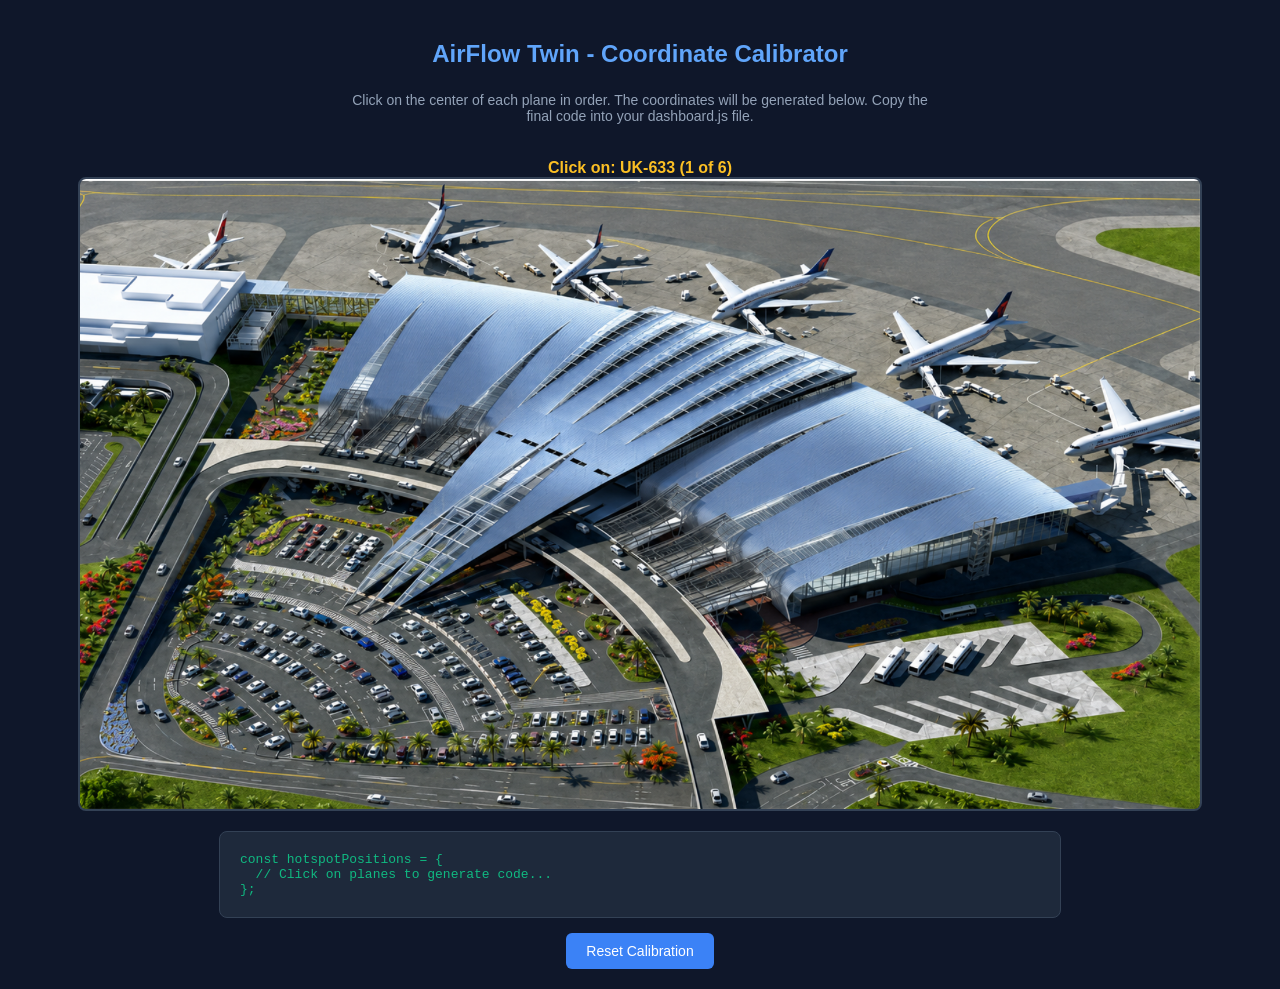
==== calibrate.html @ 524284fd "Initial commit: AirFlow Twin v1.0 - AI Airport Digital Twin Features: - Interactive dashboard with 1" ====
<!DOCTYPE html>
<html>
<head>
    <title>AirFlow Twin - Coordinate Calibrator</title>
    <style>
        body { margin: 0; background: #0f172a; color: white; font-family: sans-serif; display: flex; flex-direction: column; align-items: center; min-height: 100vh; padding: 20px; }
        h2 { color: #60a5fa; margin-bottom: 10px; }
        .instructions { color: #94a3b8; margin-bottom: 20px; font-size: 14px; text-align: center; max-width: 600px; }
        #container { position: relative; display: inline-block; cursor: crosshair; border: 2px solid #334155; border-radius: 8px; overflow: hidden; }
        img { max-width: 90vw; max-height: 70vh; display: block; }
        #output { margin-top: 20px; font-family: monospace; font-size: 13px; background: #1e293b; padding: 20px; border-radius: 8px; width: 90%; max-width: 800px; text-align: left; white-space: pre-wrap; border: 1px solid #334155; color: #10b981; }
        .dot { position: absolute; width: 14px; height: 14px; background: #ef4444; border: 2px solid white; border-radius: 50%; transform: translate(-50%, -50%); pointer-events: none; box-shadow: 0 0 10px rgba(239, 68, 68, 0.8); }
        .dot-label { position: absolute; top: -25px; left: 50%; transform: translateX(-50%); background: #1e293b; color: white; padding: 2px 6px; border-radius: 4px; font-size: 10px; white-space: nowrap; font-family: sans-serif; pointer-events: none; }
        #progress { margin-top: 15px; color: #fbbf24; font-weight: bold; }
        .btn { margin-top: 15px; padding: 10px 20px; background: #3b82f6; color: white; border: none; border-radius: 6px; cursor: pointer; font-size: 14px; }
        .btn:hover { background: #2563eb; }
    </style>
</head>
<body>

    <h2>AirFlow Twin - Coordinate Calibrator</h2>
    <p class="instructions">Click on the center of each plane in order. The coordinates will be generated below. Copy the final code into your dashboard.js file.</p>
    
    <div id="progress">Click on: UK-633 (1 of 6)</div>
    
    <div id="container">
        <img src="static/img/airport_bg.png" id="bg-image">
    </div>

    <div id="output">const hotspotPositions = {<br>  // Click on planes to generate code...<br>};</div>

    <button class="btn" onclick="resetCalibration()">Reset Calibration</button>

    <script>
        const container = document.getElementById('container');
        const img = document.getElementById('bg-image');
        const output = document.getElementById('output');
        const progress = document.getElementById('progress');
        let positions = {};
        let flightNames = ['UK-633', 'BA-6017', 'BA-7303', 'KL-7243', 'SG-1280', 'PARKING'];
        let currentIndex = 0;

        container.addEventListener('click', function(e) {
            if (currentIndex >= flightNames.length) return;

            const rect = img.getBoundingClientRect();
            const x = e.clientX - rect.left;
            const y = e.clientY - rect.top;
            
            const xPercent = Math.round((x / rect.width) * 100);
            const yPercent = Math.round((y / rect.height) * 100);

            const name = flightNames[currentIndex];
            positions[name] = { x: xPercent, y: yPercent };

            const dot = document.createElement('div');
            dot.className = 'dot';
            dot.style.left = xPercent + '%';
            dot.style.top = yPercent + '%';
            
            const label = document.createElement('div');
            label.className = 'dot-label';
            label.textContent = name;
            dot.appendChild(label);
            
            container.appendChild(dot);

            let code = "const hotspotPositions = {\n";
            for (let key in positions) {
                code += `    '${key}': { x: ${positions[key].x}, y: ${positions[key].y} },\n`;
            }
            code += "};";
            output.innerText = code;

            currentIndex++;
            if (currentIndex < flightNames.length) {
                progress.textContent = `Click on: ${flightNames[currentIndex]} (${currentIndex + 1} of ${flightNames.length})`;
            } else {
                progress.textContent = "DONE! Copy the code above into your dashboard.js file.";
                progress.style.color = "#10b981";
            }
        });

        function resetCalibration() {
            positions = {};
            currentIndex = 0;
            document.querySelectorAll('.dot').forEach(d => d.remove());
            output.innerText = "const hotspotPositions = {\n  // Click on planes to generate code...\n};";
            progress.textContent = `Click on: ${flightNames[0]} (1 of ${flightNames.length})`;
            progress.style.color = "#fbbf24";
        }
    </script>
</body>
</html>
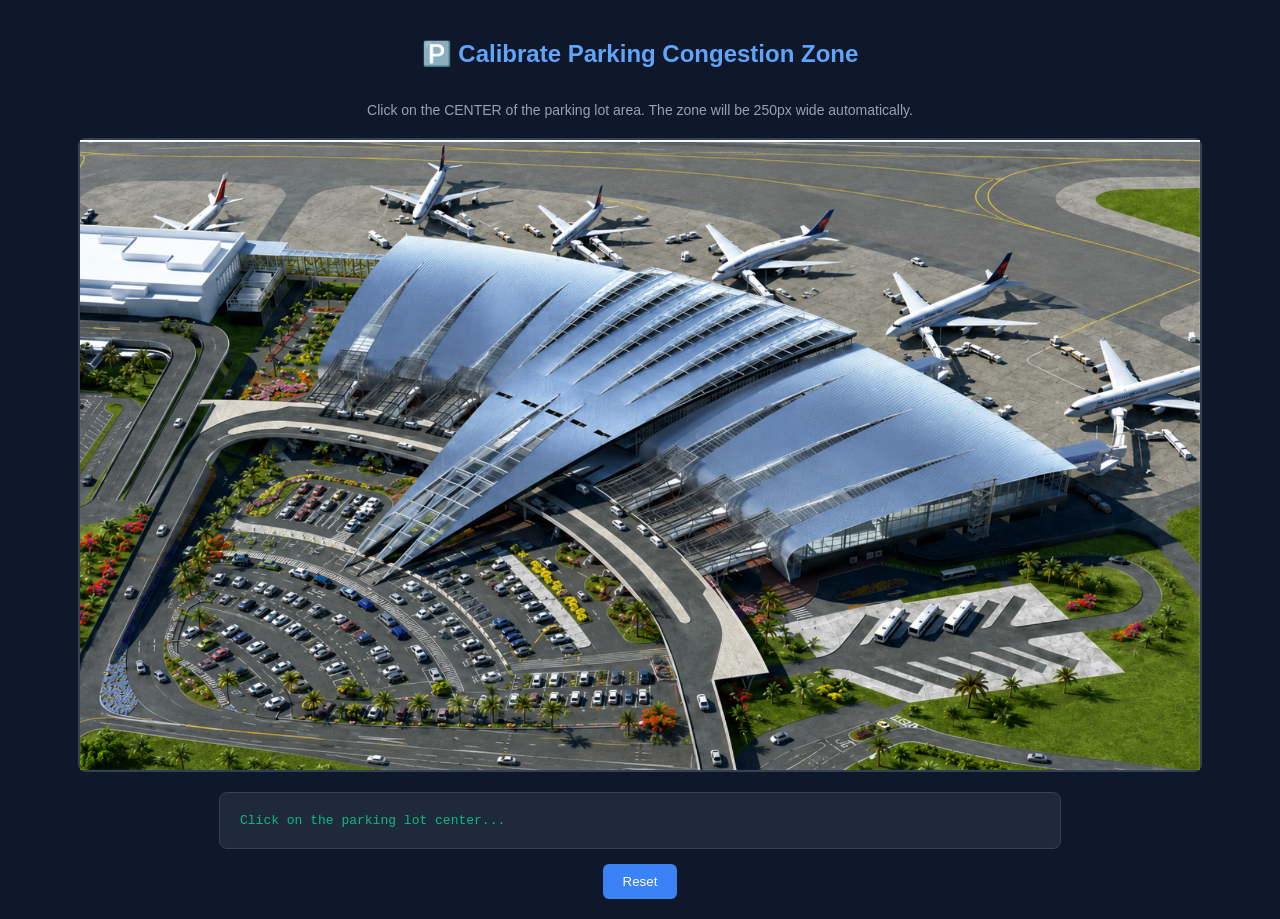
==== commit 838ef15d: "Complete dashboard UI" ====
--- a/calibrate.html
+++ b/calibrate.html
@@ -1,48 +1,44 @@
 <!DOCTYPE html>
 <html>
 <head>
-    <title>AirFlow Twin - Coordinate Calibrator</title>
+    <title>Calibrate Parking Zone</title>
     <style>
-        body { margin: 0; background: #0f172a; color: white; font-family: sans-serif; display: flex; flex-direction: column; align-items: center; min-height: 100vh; padding: 20px; }
-        h2 { color: #60a5fa; margin-bottom: 10px; }
-        .instructions { color: #94a3b8; margin-bottom: 20px; font-size: 14px; text-align: center; max-width: 600px; }
-        #container { position: relative; display: inline-block; cursor: crosshair; border: 2px solid #334155; border-radius: 8px; overflow: hidden; }
+        body { margin: 0; background: #0f172a; color: white; font-family: sans-serif; display: flex; flex-direction: column; align-items: center; padding: 20px; }
+        h2 { color: #60a5fa; }
+        .instructions { color: #94a3b8; margin-bottom: 20px; font-size: 14px; }
+        #container { position: relative; display: inline-block; cursor: crosshair; border: 2px solid #334155; border-radius: 8px; }
         img { max-width: 90vw; max-height: 70vh; display: block; }
         #output { margin-top: 20px; font-family: monospace; font-size: 13px; background: #1e293b; padding: 20px; border-radius: 8px; width: 90%; max-width: 800px; text-align: left; white-space: pre-wrap; border: 1px solid #334155; color: #10b981; }
-        .dot { position: absolute; width: 14px; height: 14px; background: #ef4444; border: 2px solid white; border-radius: 50%; transform: translate(-50%, -50%); pointer-events: none; box-shadow: 0 0 10px rgba(239, 68, 68, 0.8); }
-        .dot-label { position: absolute; top: -25px; left: 50%; transform: translateX(-50%); background: #1e293b; color: white; padding: 2px 6px; border-radius: 4px; font-size: 10px; white-space: nowrap; font-family: sans-serif; pointer-events: none; }
-        #progress { margin-top: 15px; color: #fbbf24; font-weight: bold; }
-        .btn { margin-top: 15px; padding: 10px 20px; background: #3b82f6; color: white; border: none; border-radius: 6px; cursor: pointer; font-size: 14px; }
-        .btn:hover { background: #2563eb; }
+        .zone-marker { 
+            position: absolute; 
+            border: 3px solid #ef4444; 
+            border-radius: 50%; 
+            background: radial-gradient(circle, rgba(239, 68, 68, 0.3) 0%, transparent 70%);
+            box-shadow: 0 0 30px rgba(239, 68, 68, 0.6);
+            transform: translate(-50%, -50%);
+            pointer-events: none;
+        }
+        .btn { margin-top: 15px; padding: 10px 20px; background: #3b82f6; color: white; border: none; border-radius: 6px; cursor: pointer; }
     </style>
 </head>
 <body>
-
-    <h2>AirFlow Twin - Coordinate Calibrator</h2>
-    <p class="instructions">Click on the center of each plane in order. The coordinates will be generated below. Copy the final code into your dashboard.js file.</p>
-    
-    <div id="progress">Click on: UK-633 (1 of 6)</div>
+    <h2>🅿️ Calibrate Parking Congestion Zone</h2>
+    <p class="instructions">Click on the CENTER of the parking lot area. The zone will be 250px wide automatically.</p>
     
     <div id="container">
         <img src="static/img/airport_bg.png" id="bg-image">
     </div>
 
-    <div id="output">const hotspotPositions = {<br>  // Click on planes to generate code...<br>};</div>
-
-    <button class="btn" onclick="resetCalibration()">Reset Calibration</button>
+    <div id="output">Click on the parking lot center...</div>
+    <button class="btn" onclick="resetCalibration()">Reset</button>
 
     <script>
         const container = document.getElementById('container');
         const img = document.getElementById('bg-image');
         const output = document.getElementById('output');
-        const progress = document.getElementById('progress');
-        let positions = {};
-        let flightNames = ['UK-633', 'BA-6017', 'BA-7303', 'KL-7243', 'SG-1280', 'PARKING'];
-        let currentIndex = 0;
+        let zoneMarker = null;
 
         container.addEventListener('click', function(e) {
-            if (currentIndex >= flightNames.length) return;
-
             const rect = img.getBoundingClientRect();
             const x = e.clientX - rect.left;
             const y = e.clientY - rect.top;
@@ -50,44 +46,24 @@
             const xPercent = Math.round((x / rect.width) * 100);
             const yPercent = Math.round((y / rect.height) * 100);
 
-            const name = flightNames[currentIndex];
-            positions[name] = { x: xPercent, y: yPercent };
+            // Remove old marker
+            if (zoneMarker) zoneMarker.remove();
+            
+            // Add new marker (250px wide = bigger circle)
+            zoneMarker = document.createElement('div');
+            zoneMarker.className = 'zone-marker';
+            zoneMarker.style.left = xPercent + '%';
+            zoneMarker.style.top = yPercent + '%';
+            zoneMarker.style.width = '250px';
+            zoneMarker.style.height = '180px';
+            container.appendChild(zoneMarker);
 
-            const dot = document.createElement('div');
-            dot.className = 'dot';
-            dot.style.left = xPercent + '%';
-            dot.style.top = yPercent + '%';
-            
-            const label = document.createElement('div');
-            label.className = 'dot-label';
-            label.textContent = name;
-            dot.appendChild(label);
-            
-            container.appendChild(dot);
-
-            let code = "const hotspotPositions = {\n";
-            for (let key in positions) {
-                code += `    '${key}': { x: ${positions[key].x}, y: ${positions[key].y} },\n`;
-            }
-            code += "};";
-            output.innerText = code;
-
-            currentIndex++;
-            if (currentIndex < flightNames.length) {
-                progress.textContent = `Click on: ${flightNames[currentIndex]} (${currentIndex + 1} of ${flightNames.length})`;
-            } else {
-                progress.textContent = "DONE! Copy the code above into your dashboard.js file.";
-                progress.style.color = "#10b981";
-            }
+            output.innerHTML = `// Parking Zone Coordinates (250x180px)\nconst PARKING_POS = { x: ${xPercent}, y: ${yPercent} };\n\n// In dashboard.js, update:\nzone.style.width = '250px';\nzone.style.height = '180px';`;
         });
 
         function resetCalibration() {
-            positions = {};
-            currentIndex = 0;
-            document.querySelectorAll('.dot').forEach(d => d.remove());
-            output.innerText = "const hotspotPositions = {\n  // Click on planes to generate code...\n};";
-            progress.textContent = `Click on: ${flightNames[0]} (1 of ${flightNames.length})`;
-            progress.style.color = "#fbbf24";
+            if (zoneMarker) zoneMarker.remove();
+            output.textContent = 'Click on the parking lot center...';
         }
     </script>
 </body>
